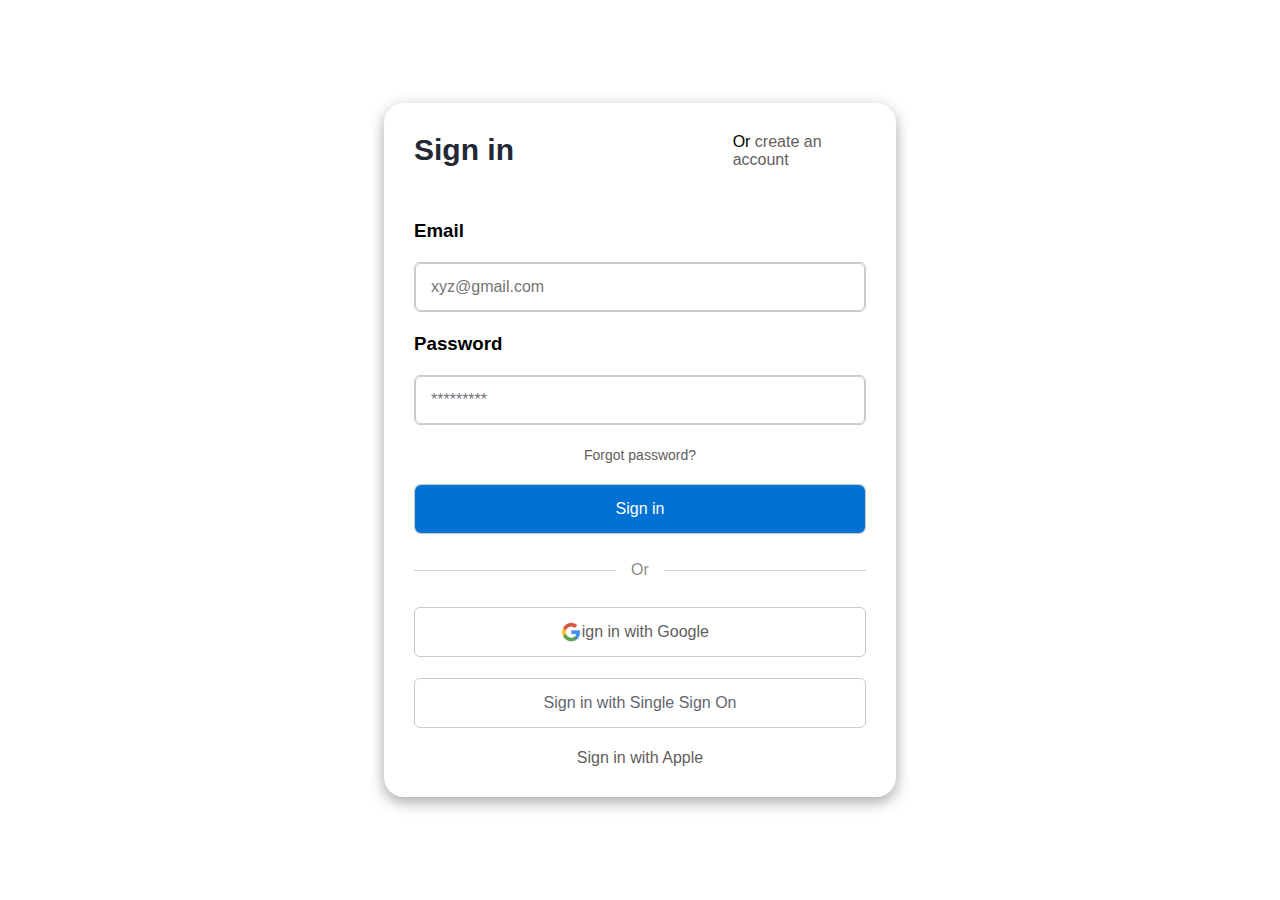
==== login.html @ e0a00afc "login form" ====
<!DOCTYPE html>
<html lang="en">

<head>
    <meta charset="UTF-8">
    <meta http-equiv="X-UA-Compatible" content="IE=edge">
    <meta name="viewport" content="width=device-width, initial-scale=1.0">
    <title>sign-in</title>

    <style>
        * {
            margin: 0;
            padding: 0;
            box-sizing: border-box;
            font-family: 'Poppins', sans-serif;

        }

        .container {
            height: 100vh;
            width: 100%;
            display: flex;
            align-items: center;
            justify-content: center;
            box-shadow: rgba(0, 0, 0, 0.35) 0px 5px 15px;
            column-gap: 30px;
        }

        .form {
            position: absolute;
            max-width: 40%;
            width: 100%;
            padding: 30px;
            border-radius: 20px;
            background: white;
            box-shadow: rgba(0, 0, 0, 0.35) 0px 5px 15px;
        }


        header {
            font-size: 30px;
            font-weight: 600;
            color: #232836;
            width: 357px;
            margin-bottom: 5%;
        }


        form {
            margin-top: 30px;
        }

        .form
        .field {
            position: relative;
            height: 50px;
            width: 100%;
            margin-top: 20px;
            border-radius: 6px;
            margin-bottom: 21px;
            border: 1px solid #CACACA;

        }

        .field input,
        .field button {
            height: 100%;
            width: 100%;
            border: none;
            font-size: 16px;
            font-weight: 400;
            border-radius: 6px;
        }

        .field input {
            outline: none;
            padding: 0 15px;
            border: 1px solid#CACACA;
        }

        .field input:focus {
            border-bottom-width: 2px;
        }

        .eye-icon {
            position: absolute;
            top: 50%;
            right: 10px;
            transform: translateY(-50%);
            font-size: 18px;
            color: #8b8b8b;
            cursor: pointer;
            padding: 5px;
        }

        .field button {
            color: #fff;
            background-color: #0171d3;
            transition: all 0.3s ease;
            cursor: pointer;
        }

        .field button:hover {
            background-color: #016dcb;
        }

        .form-link {
            text-align: center;
            margin-top: 10px;
        }

        .form-link span,
        .form-link a {
            font-size: 14px;
            font-weight: 400;
            color: #232836;
        }

        .form a {
            color: #635d5d;

            text-decoration: none;
        }

        .form-items a:hover {
            text-decoration: underline;
        }

        .line {
            position: relative;
            height: 1px;
            width: 100%;
            margin: 36px 0;
            background-color: #d4d4d4;
        }

        .line::before {
            content: 'Or';
            position: absolute;
            top: 50%;
            left: 50%;
            transform: translate(-50%, -50%);
            background-color: #FFF;
            color: #8b8b8b;
            padding: 0 15px;
        }

        .media-options a {
            display: flex;
            align-items: center;
            justify-content: center;
        }

        a.signOn {
            color: #626670;
            border: 1px solid #CACACA;

        }

        a.signOn .signOn-icon {
            height: 28px;
            width: 28px;
            color: #0171d3;
            font-size: 20px;
            border-radius: 50%;
            display: flex;
            align-items: center;
            justify-content: center;
            background-color: #fff;
        }

        .signOn-icon,
        img.google-img {
            position: absolute;
            top: 50%;
            left: 15px;
            transform: translateY(-50%);
        }

        img.google-img {
            height: 20px;
            width: 20px;
            object-fit: cover;
        }

        a.google {
            border: 1px solid #CACACA;
        }

        a.google span {
            font-weight: 500;

            color: #5f5d5d;
        }


        @media screen and (max-width: 400px) {
            .form {
                padding: 20px 10px;
            }

        }

        #logo {
            height: 50px;
            width: 263px;
            margin: 1px 151px;
            margin-bottom: 40px;
        }

        #img {
            margin-left: 29%;
        }

        #head {
            font-size: larger;
            font-weight: 700;
        }

        #apple:hover {
            text-decoration: underline;
        }

        #title {
            display: flex;
            justify-content: space-between;
        }
    </style>

</head>

<body>
    <section class="container">
        <div class="form login">

            <div class="form-items">
                <div id="title">
                    <header>Sign in</header>

                    <span>Or <a href="register.html" class="link signup-link">create an account</a></span>
                </div>


                <form action="#">
                    <h3>Email</h3>
                    <div class="field input-field">

                        <input type="email" placeholder="xyz@gmail.com" class="input">
                    </div>
                    <h3>Password</h3>
                    <div class="field input-field">
                        <input type="password" placeholder="*********" class="password">
                        <i class='bx bx-hide eye-icon'></i>
                    </div>

                    <div class="form-link">
                        <a href="#" class="forgot-pass">Forgot password?</a>
                    </div>

                    <div class="field button-field">
                        <button>Sign in</button>
                    </div>
                </form>


            </div>

            <div class="line"></div>

            <div class="media-options">
                <a href="#" class="field google">
                    <i class='bx bxl-google google-icon'></i>
                    <img id="img"
                        src="[data-uri]"
                        alt="" class="google-img">
                    <span>Sign in with Google</span>
                </a>
            </div>

            <div class="media-options">
                <a href="#" class="field signOn">
                    <img src="#" alt="" class="signOn-img">
                    <span>Sign in with Single Sign On</span>

                </a>

                <a id="apple" href="">Sign in with Apple</a>
            </div>

        </div>

    </section>

</body>

</html>
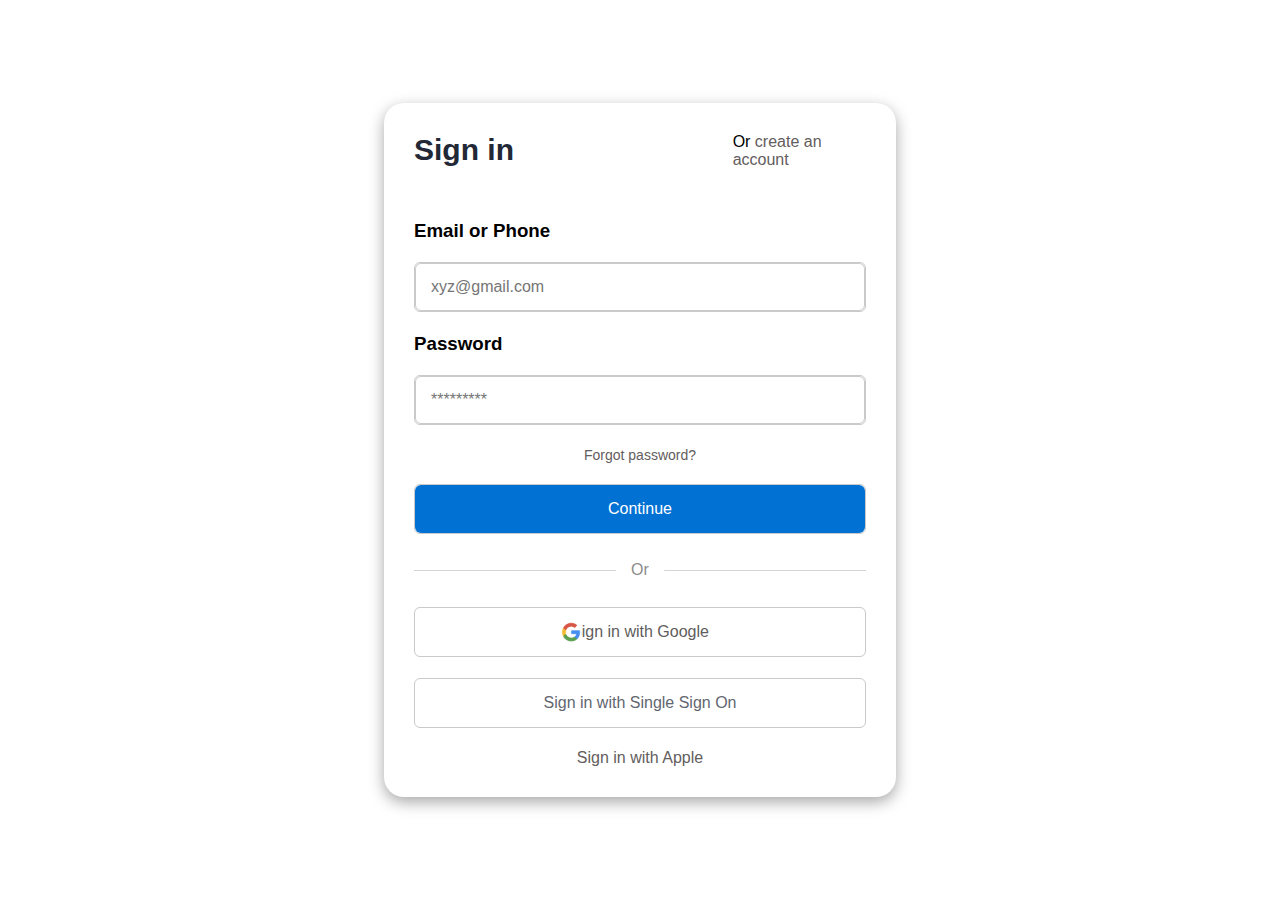
==== commit e3473b50: "Project" ====
--- a/login.html
+++ b/login.html
@@ -237,19 +237,19 @@
                 <div id="title">
                     <header>Sign in</header>
 
-                    <span>Or <a href="register.html" class="link signup-link">create an account</a></span>
+                    <span>Or <a href="#" class="link signup-link">create an account</a></span>
                 </div>
 
 
-                <form action="#">
-                    <h3>Email</h3>
+                <form action="#" name="form">
+                    <h3>Email or Phone</h3>
                     <div class="field input-field">
 
-                        <input type="email" placeholder="xyz@gmail.com" class="input">
+                        <input type="email" placeholder="xyz@gmail.com" class="input" name="email">
                     </div>
                     <h3>Password</h3>
                     <div class="field input-field">
-                        <input type="password" placeholder="*********" class="password">
+                        <input type="password" placeholder="*********" class="password" name="password">
                         <i class='bx bx-hide eye-icon'></i>
                     </div>
 
@@ -258,7 +258,9 @@
                     </div>
 
                     <div class="field button-field">
-                        <button>Sign in</button>
+                      
+                    <a href="index.html"><button class="sign in" >Continue</button></a>    
+                   
                     </div>
                 </form>
 
@@ -284,13 +286,14 @@
 
                 </a>
 
-                <a id="apple" href="">Sign in with Apple</a>
+                <a id="apple" href="#">Sign in with Apple</a>
             </div>
 
         </div>
 
+       
     </section>
 
 </body>
 
-</html>+</html>
